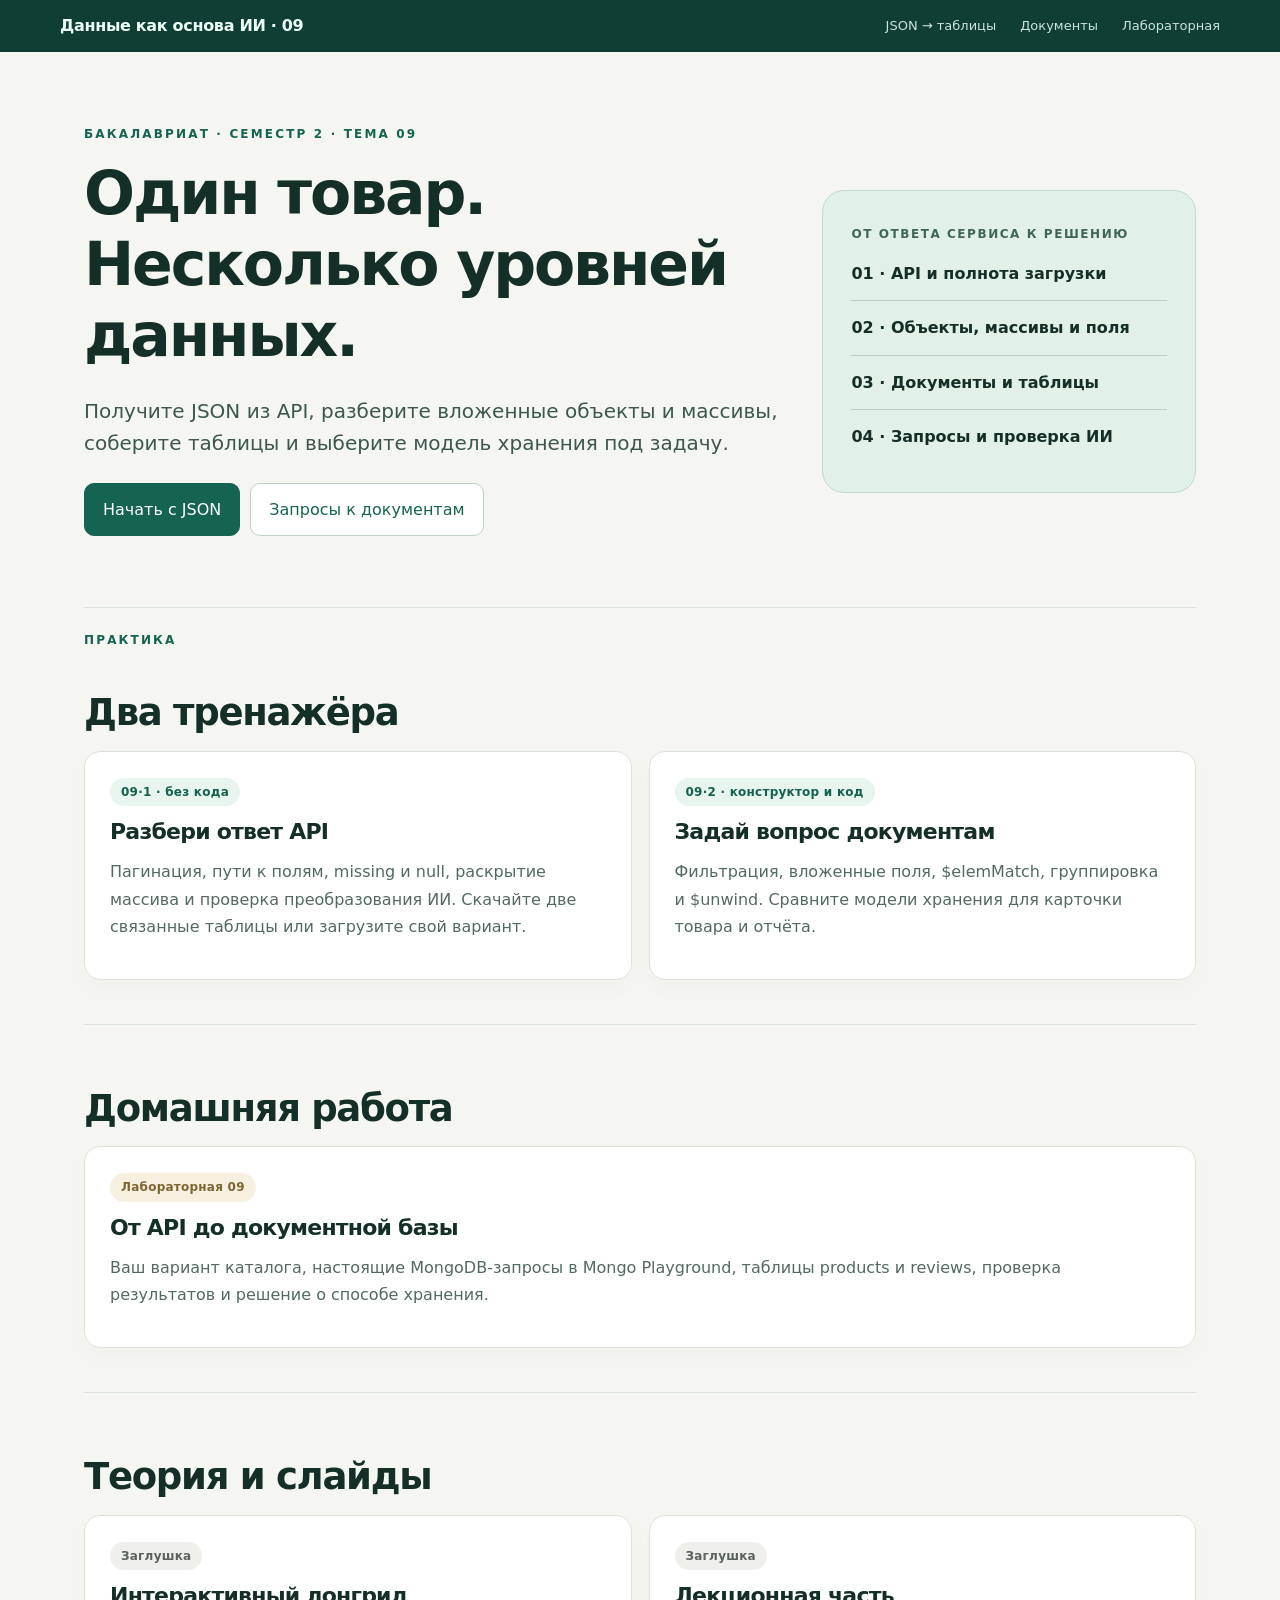
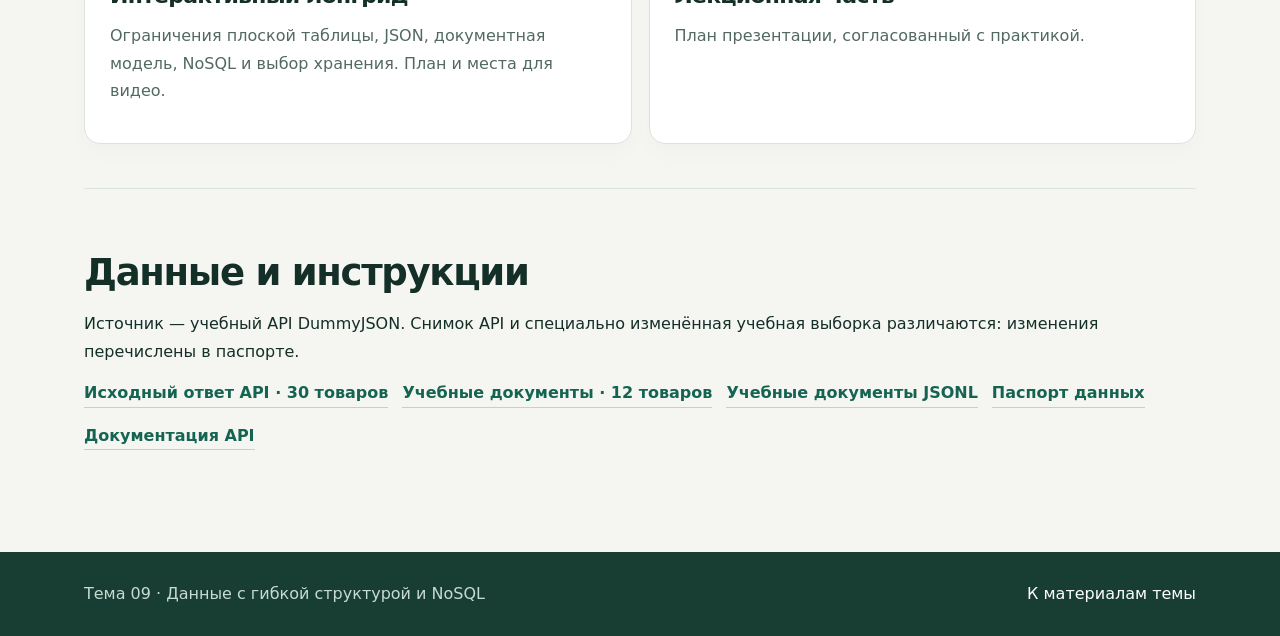
==== index.html @ 391545be "Тема 09: JSON, документные запросы и лабораторная по NoSQL" ====
<!doctype html><html lang="ru"><head><meta charset="utf-8"><meta name="viewport" content="width=device-width,initial-scale=1"><meta name="description" content="Тема 09: JSON, вложенные структуры и документные базы данных. Практика и лабораторная."><title>Данные с гибкой структурой и NoSQL · Тема 09</title><link rel="icon" href="data:,"><link rel="stylesheet" href="assets/site.css"><link rel="stylesheet" href="assets/topic09.css"></head><body><header class="top"><div class="top-inner"><a class="brand" href="index.html">Данные как основа ИИ · 09</a><nav class="subnav"><a href="04_ИНТЕРАКТИВЫ/Тренажер_09_JSON.html">JSON → таблицы</a><a href="04_ИНТЕРАКТИВЫ/Тренажер_09_документы.html">Документы</a><a href="03_ЛАБОРАТОРНЫЕ/ЛР_09.html">Лабораторная</a></nav></div></header><main class="wrap">
<section class="hero"><div><div class="eyebrow">Бакалавриат · семестр 2 · тема 09</div><h1>Один товар.<br>Несколько уровней данных.</h1><p class="lede">Получите JSON из API, разберите вложенные объекты и массивы, соберите таблицы и выберите модель хранения под задачу.</p><div class="cta"><a class="btn" href="04_ИНТЕРАКТИВЫ/Тренажер_09_JSON.html">Начать с JSON</a><a class="btn alt" href="04_ИНТЕРАКТИВЫ/Тренажер_09_документы.html">Запросы к документам</a></div></div><div class="hero-panel"><small>От ответа сервиса к решению</small><div class="step">01 · API и полнота загрузки</div><div class="step">02 · Объекты, массивы и поля</div><div class="step">03 · Документы и таблицы</div><div class="step">04 · Запросы и проверка ИИ</div></div></section>
<section class="section"><div class="eyebrow">Практика</div><h2>Два тренажёра</h2><div class="grid"><a class="card" href="04_ИНТЕРАКТИВЫ/Тренажер_09_JSON.html"><span class="tag">09·1 · без кода</span><h3>Разбери ответ API</h3><p>Пагинация, пути к полям, missing и null, раскрытие массива и проверка преобразования ИИ. Скачайте две связанные таблицы или загрузите свой вариант.</p></a><a class="card" href="04_ИНТЕРАКТИВЫ/Тренажер_09_документы.html"><span class="tag">09·2 · конструктор и код</span><h3>Задай вопрос документам</h3><p>Фильтрация, вложенные поля, $elemMatch, группировка и $unwind. Сравните модели хранения для карточки товара и отчёта.</p></a></div></section>
<section class="section"><h2>Домашняя работа</h2><a class="card" href="03_ЛАБОРАТОРНЫЕ/ЛР_09.html"><span class="tag alt">Лабораторная 09</span><h3>От API до документной базы</h3><p>Ваш вариант каталога, настоящие MongoDB-запросы в Mongo Playground, таблицы products и reviews, проверка результатов и решение о способе хранения.</p></a></section>
<section class="section"><h2>Теория и слайды</h2><div class="grid"><a class="card" href="read/09.html"><span class="tag gray">Заглушка</span><h3>Интерактивный лонгрид</h3><p>Ограничения плоской таблицы, JSON, документная модель, NoSQL и выбор хранения. План и места для видео.</p></a><a class="card" href="09_ПРЕЗЕНТАЦИИ/Тема_09.html"><span class="tag gray">Заглушка</span><h3>Лекционная часть</h3><p>План презентации, согласованный с практикой.</p></a></div></section>
<section class="section"><h2>Данные и инструкции</h2><p>Источник — учебный API DummyJSON. Снимок API и специально изменённая учебная выборка различаются: изменения перечислены в паспорте.</p><div class="filelinks"><a href="05_ДАННЫЕ_СТУДЕНТАМ/api_response.json" download>Исходный ответ API · 30 товаров</a><a href="05_ДАННЫЕ_СТУДЕНТАМ/products_training.json" download>Учебные документы · 12 товаров</a><a href="05_ДАННЫЕ_СТУДЕНТАМ/products_training.jsonl" download>Учебные документы JSONL</a><a href="05_ДАННЫЕ_СТУДЕНТАМ/Паспорт_данных.md">Паспорт данных</a><a href="https://dummyjson.com/docs/products" target="_blank" rel="noopener">Документация API</a></div></section></main><footer class="footer"><div class="wrap">Тема 09 · Данные с гибкой структурой и NoSQL <a href="index.html">К материалам темы</a></div></footer></body></html>
---- assets/site.css ----
:root {
  --bg: #f5f6f2;
  --text: #142e28;
  --muted: #526961;
  --brand: #146451;
  --brand2: #0e3e34;
  --line: #dbe4dc;
  --paper: #fff;
  --aqua: #e8f5ee;
  --sand: #f7f0e1;
  --pink: #f7e8e0;
  --w: 1160px
}

* {
  box-sizing: border-box
}

html {
  scroll-behavior: smooth
}

body {
  margin: 0;
  color: var(--text);
  background: var(--bg);
  font: 16px/1.72 system-ui, -apple-system, 'Segoe UI', Arial, sans-serif
}

a {
  color: var(--brand);
  text-decoration: none
}

a:hover {
  text-decoration: underline
}

a:focus-visible,
button:focus-visible,
input:focus-visible {
  outline: 3px solid #e8ac53;
  outline-offset: 3px
}

.top {
  background: var(--brand2);
  color: #ebfaf2;
  padding: 12px clamp(20px, 4vw, 60px)
}

.top-inner {
  max-width: var(--w);
  margin: auto;
  display: flex;
  justify-content: space-between;
  align-items: center;
  gap: 16px
}

.top a {
  color: #edfff7
}

.brand {
  font-weight: 800;
  letter-spacing: -.02em
}

.subnav {
  font-size: 13px;
  display: flex;
  gap: 24px;
  flex-wrap: wrap;
  align-items: center
}

.subnav a {
  opacity: .86
}

.subnav a:hover {
  opacity: 1
}

.wrap {
  max-width: var(--w);
  margin: auto;
  padding: 0 24px
}

.hero {
  padding: 72px 0 48px;
  display: grid;
  grid-template-columns: 1.35fr .72fr;
  gap: 38px;
  align-items: center
}

.eyebrow {
  font-size: 12px;
  text-transform: uppercase;
  letter-spacing: .18em;
  font-weight: 800;
  color: var(--brand)
}

h1,
h2,
h3,
h4 {
  line-height: 1.18;
  letter-spacing: -.035em
}

h1 {
  font-size: clamp(35px, 5vw, 60px);
  margin: 14px 0 24px
}

h2 {
  font-size: clamp(27px, 3vw, 37px);
  margin: 40px 0 16px
}

h3 {
  font-size: 22px;
  margin: 28px 0 12px
}

p {
  margin: 13px 0
}

.lede {
  font-size: 20px;
  line-height: 1.63;
  color: #3c574f;
  max-width: 730px
}

.hero-panel {
  background: #e1f1e7;
  border: 1px solid #c0dacc;
  padding: 28px;
  border-radius: 22px
}

.hero-panel small {
  font-size: 12px;
  text-transform: uppercase;
  letter-spacing: .13em;
  color: #3f6657;
  font-weight: 750
}

.hero-panel .step {
  border-bottom: 1px solid #b8d1c2;
  padding: 13px 0;
  font-weight: 640
}

.hero-panel .step:last-child {
  border: 0
}

.n {
  display: inline-block;
  font-weight: 800;
  color: #26735c;
  margin-right: 12px
}

.btn {
  display: inline-flex;
  align-items: center;
  justify-content: center;
  gap: 8px;
  border-radius: 10px;
  padding: 12px 18px;
  border: 1px solid var(--brand);
  background: var(--brand);
  color: #fff;
  font-weight: 700;
  cursor: pointer;
  font: inherit
}

.btn:hover {
  background: #0c4638;
  text-decoration: none;
  color: white
}

.btn.alt {
  background: white;
  color: var(--brand);
  border-color: #bdd3c4
}

.btn.alt:hover {
  background: #eff8f1
}

.cta {
  display: flex;
  flex-wrap: wrap;
  gap: 10px;
  margin: 23px 0
}

.section {
  padding: 22px 0 44px;
  border-top: 1px solid var(--line)
}

.muted {
  color: var(--muted)
}

.grid {
  display: grid;
  grid-template-columns: repeat(2, minmax(0, 1fr));
  gap: 17px
}

.grid.three {
  grid-template-columns: repeat(3, minmax(0, 1fr))
}

.panel,
.card {
  background: var(--paper);
  border: 1px solid var(--line);
  border-radius: 16px;
  padding: 25px;
  box-shadow: 0 8px 22px rgba(12, 51, 40, .025)
}

.card {
  transition: transform .15s, border-color .15s;
  display: block;
  color: var(--text)
}

.card:hover {
  text-decoration: none;
  transform: translateY(-3px);
  border-color: #9ec4ac
}

.card h3 {
  margin: 13px 0 10px
}

.card p {
  color: var(--muted)
}

.tag {
  display: inline-block;
  background: var(--aqua);
  color: #14604e;
  border-radius: 50px;
  padding: 4px 11px;
  font-size: 12px;
  font-weight: 800;
  letter-spacing: .02em
}

.tag.alt {
  background: var(--sand);
  color: #7e642e
}

.tag.gray {
  background: #eff0eb;
  color: #58635d
}

.fine {
  font-size: 13px;
  color: var(--muted)
}

.arrow {
  float: right;
  font-size: 22px;
  color: var(--brand)
}

.filelinks {
  display: flex;
  flex-wrap: wrap;
  gap: 14px;
  margin-top: 14px
}

.filelinks a {
  font-weight: 650;
  border-bottom: 1px solid #b7d7c8
}

.footer {
  background: #183d32;
  color: #c6dbd1;
  padding: 28px 24px;
  margin-top: 58px
}

.footer .wrap {
  display: flex;
  justify-content: space-between;
  gap: 24px
}

.footer a {
  color: white
}

.article-grid {
  display: grid;
  grid-template-columns: 220px minmax(0, 1fr);
  gap: 34px;
  align-items: start;
  padding-top: 36px
}

.toc {
  position: sticky;
  top: 24px;
  padding: 22px;
  border: 1px solid var(--line);
  border-radius: 13px;
  background: #fff
}

.toc strong {
  font-size: 14px
}

.toc a {
  display: block;
  padding: 7px 0;
  color: #385c50;
  font-size: 13px;
  border-bottom: 1px solid #eef2ee
}

.toc a:last-child {
  border: 0
}

.article {
  background: #fff;
  padding: clamp(28px, 4vw, 60px);
  border: 1px solid var(--line);
  border-radius: 18px
}

.article h1 {
  font-size: clamp(31px, 4vw, 45px)
}

.article h2 {
  font-size: 29px;
  margin-top: 62px;
  padding-top: 10px;
  border-top: 1px solid var(--line)
}

.article h3 {
  font-size: 20px
}

.article .lead {
  font-size: 19px;
  color: #3c594e
}

.article p {
  max-width: 78ch
}

.article figure {
  margin: 30px 0
}

.article figcaption {
  font-size: 13px;
  color: var(--muted);
  margin-top: 8px
}

.article blockquote {
  border-left: 4px solid var(--brand);
  margin: 26px 0;
  padding: 8px 20px;
  background: var(--aqua)
}

.article ul,
.article ol {
  padding-left: 23px
}

.article li {
  margin: 7px 0
}

.case {
  border: 1px solid #c8ddd0;
  background: #f4faf5;
  border-radius: 13px;
  padding: 22px;
  margin: 28px 0
}

.case.sand {
  background: #fcf8ec;
  border-color: #e7dac2
}

.case.pink {
  background: #fcf2ed;
  border-color: #ead3c6
}

.case-label {
  font-size: 11px;
  letter-spacing: .12em;
  text-transform: uppercase;
  color: var(--brand);
  font-weight: 800
}

.button-row {
  display: flex;
  gap: 9px;
  flex-wrap: wrap;
  margin: 16px 0
}

.choice {
  padding: 10px 13px;
  border: 1px solid #a7c6b4;
  color: #20483a;
  background: white;
  border-radius: 9px;
  font: inherit;
  cursor: pointer
}

.choice:hover {
  background: #e4f1e7
}

.choice[aria-pressed="true"] {
  background: #175747;
  color: #fff;
  border-color: #175747
}

.output {
  min-height: 60px;
  padding: 15px 17px;
  background: #fff;
  border: 1px solid #cbded1;
  border-radius: 9px;
  margin-top: 14px;
  white-space: pre-line
}

.output strong {
  color: #145641
}

.mini-data {
  overflow-x: auto
}

.mini-data table {
  width: 100%;
  border-collapse: collapse;
  font-size: 14px
}

.mini-data th,
.mini-data td {
  padding: 9px 11px;
  border-bottom: 1px solid #dce8de;
  text-align: left
}

.mini-data th {
  background: #e5f0e8
}

.bad {
  color: #9a4d36;
  font-weight: 750
}

.ok {
  color: #176f4e;
  font-weight: 750
}

.bigstat {
  font-size: 33px;
  font-weight: 850;
  letter-spacing: -.05em;
  color: #176c52
}

.stat-grid {
  display: grid;
  grid-template-columns: 1fr 1fr;
  gap: 14px;
  margin: 15px 0
}

.stat {
  padding: 16px;
  background: white;
  border: 1px solid #cbded1;
  border-radius: 12px
}

.stat p {
  font-size: 13px;
  margin: 0
}

.meter {
  height: 14px;
  background: #e3ebe4;
  border-radius: 30px;
  overflow: hidden;
  margin: 9px 0
}

.meter>span {
  display: block;
  height: 100%;
  background: #28856b;
  transition: width .2s
}

.meter.red>span {
  background: #ca7d55
}

.range-wrap {
  display: flex;
  align-items: center;
  gap: 16px
}

.range-wrap input {
  width: 100%;
  accent-color: #19745b
}

.hero-illustration {
  display: block;
  width: 100%;
  height: auto;
  border-radius: 10px
}

.pager {
  display: flex;
  justify-content: space-between;
  gap: 18px;
  margin: 26px 0
}

.pager a {
  display: block;
  background: #fff;
  border: 1px solid var(--line);
  padding: 16px;
  border-radius: 12px;
  flex: 1
}

.kbd {
  font: 13px ui-monospace, SFMono-Regular, Consolas, monospace;
  padding: 2px 6px;
  border-radius: 5px;
  background: #eaf1eb
}

.codebox {
  background: #14352d;
  color: #e8faef;
  border-radius: 12px;
  padding: 18px 22px;
  font: 13px/1.7 ui-monospace, Consolas, monospace;
  white-space: pre-wrap;
  overflow-x: auto
}

.bullets {
  display: grid;
  grid-template-columns: repeat(3, 1fr);
  gap: 10px
}

.bullets>div {
  padding: 15px;
  background: #fff;
  border: 1px solid var(--line);
  border-radius: 12px
}

.tiny {
  font-size: 12px;
  color: var(--muted)
}

details {
  background: #f6faf6;
  border: 1px solid var(--line);
  padding: 13px 18px;
  border-radius: 11px;
  margin: 14px 0
}

summary {
  cursor: pointer;
  font-weight: 700
}

@media(max-width:860px) {
  .article-grid {
    grid-template-columns: 1fr
  }

  .toc {
    position: static;
    display: none
  }

  .hero {
    grid-template-columns: 1fr
  }

  .grid.three {
    grid-template-columns: 1fr 1fr
  }
}

@media(max-width:650px) {

  .grid,
  .grid.three,
  .stat-grid,
  .bullets {
    grid-template-columns: 1fr
  }

  .hero {
    padding: 35px 0
  }

  .article {
    padding: 20px;
    border-radius: 0
  }

  .wrap {
    padding: 0 16px
  }

  .top-inner,
  .footer .wrap {
    display: block
  }

  .subnav {
    margin-top: 8px;
    gap: 12px
  }

  .article h2 {
    margin-top: 38px
  }

  .pager {
    flex-direction: column
  }
}

.video-stub {
  display: grid;
  grid-template-columns: minmax(0, 280px) minmax(0, 1fr);
  gap: 22px;
  align-items: center;
  border: 1px dashed #9fc4b3;
  background: #f4faf7;
  border-radius: 13px;
  padding: 18px;
  margin: 26px 0
}

.video-stub .frame {
  aspect-ratio: 16/9;
  border-radius: 10px;
  background: linear-gradient(135deg, #0e3e34, #1f6457);
  color: #d9f1e7;
  display: flex;
  flex-direction: column;
  align-items: center;
  justify-content: center;
  gap: 8px;
  font-size: 13px;
  text-align: center;
  padding: 12px
}

.video-stub .play {
  width: 52px;
  height: 52px;
  border-radius: 50%;
  border: 2px solid #d9f1e7;
  display: flex;
  align-items: center;
  justify-content: center;
  font-size: 19px;
  padding-left: 4px
}

.video-stub h3 {
  margin: 0 0 4px;
  font-size: 18px;
  color: var(--text)
}

.video-stub ol,
.video-stub ul {
  margin: 8px 0 0;
  padding-left: 20px;
  font-size: 14px
}

.video-stub li {
  margin: .2em 0
}

.draft {
  border: 1px solid #e7dac2;
  background: #fcf8ec;
  border-radius: 12px;
  padding: 14px 18px;
  margin: 0 0 26px;
  font-size: 15px
}

.draft b {
  color: #7e642e
}

.plan {
  color: var(--muted)
}

.plan li {
  margin: 4px 0
}

@media(max-width:650px) {
  .video-stub {
    grid-template-columns: 1fr
  }
}
---- assets/topic09.css ----
.intro {
  padding: 38px 0 18px
}

.intro h1 {
  font-size: clamp(32px, 5vw, 54px)
}

.panel {
  margin: 20px 0;
  min-width: 0
}

.panel h2 {
  margin-top: 0;
  font-size: 27px
}

.toolbar {
  display: flex;
  align-items: end;
  flex-wrap: wrap;
  gap: 12px;
  margin: 16px 0
}

button,
input,
select,
textarea {
  font: inherit
}

button {
  border: 1px solid #aac7b6;
  border-radius: 8px;
  padding: 9px 13px;
  background: #fff;
  color: #164e3e;
  cursor: pointer
}

button:hover {
  background: #e5f1e9
}

button[aria-pressed=true] {
  background: #146451;
  color: #fff
}

button:disabled {
  opacity: .55;
  cursor: wait
}

input,
select,
textarea {
  padding: 8px;
  border: 1px solid #adc5b5;
  border-radius: 7px;
  background: white;
  color: var(--text);
  max-width: 100%
}

label {
  display: block
}

input[type=number] {
  width: 130px
}

textarea {
  display: block;
  width: 100%;
  resize: vertical;
  margin: 8px 0
}

pre {
  background: #102f27;
  color: #edfff4;
  padding: 18px;
  border-radius: 10px;
  font: 13px/1.65 ui-monospace, monospace;
  overflow: auto;
  max-height: 450px;
  white-space: pre-wrap;
  overflow-wrap: anywhere
}

code {
  font-size: .92em;
  background: #edf4ee;
  padding: 2px 4px;
  border-radius: 4px
}

fieldset {
  border: 1px solid var(--line);
  border-radius: 10px;
  margin: 18px 0;
  padding: 16px
}

fieldset button {
  display: block;
  width: 100%;
  margin: 8px 0;
  text-align: left
}

legend {
  font-weight: 650;
  max-width: 100%
}

.ok,
.bad {
  display: block;
  padding: 10px 0
}

table {
  border-collapse: collapse;
  width: 100%;
  font-size: 14px
}

th,
td {
  text-align: left;
  border-bottom: 1px solid var(--line);
  padding: 9px;
  vertical-align: top
}

th {
  background: #e5f0e8
}

.mini-data {
  max-height: 420px;
  overflow: auto
}

.workspace {
  display: grid;
  grid-template-columns: 250px minmax(0, 1fr);
  gap: 20px
}

.workspace>* {
  min-width: 0
}

.tasklist {
  align-self: start;
  padding: 16px;
  position: sticky;
  top: 10px
}

.tasklist button {
  width: 100%;
  text-align: left;
  margin: 4px 0;
  font-size: 14px
}

.tasklist button.active {
  background: #146451;
  color: white
}

.editor {
  font: 14px/1.7 ui-monospace, monospace
}

.upload input {
  display: block;
  width: 100%;
  font-size: 13px
}

.exercise-label {
  color: #146451;
  font-weight: 700
}

.download-row {
  display: flex;
  flex-wrap: wrap;
  gap: 18px
}

.section h1 {
  font-size: clamp(32px, 5vw, 52px)
}

[hidden] {
  display: none !important
}

.lab-content {
  max-width: 950px;
  margin: auto;
  padding-top: 32px
}

.lab-content h1 {
  font-size: clamp(30px, 4vw, 46px)
}

.lab-content li {
  margin: 9px 0
}

.lab-content .mini-data {
  max-height: none
}

@media(max-width:850px) {
  .workspace {
    grid-template-columns: minmax(0, 1fr)
  }

  .tasklist {
    position: static;
    display: flex;
    overflow: auto;
    gap: 8px
  }

  .tasklist button {
    min-width: 180px;
    width: 180px;
    flex-shrink: 0
  }

  .tasklist h2 {
    display: none
  }

  .panel {
    padding: 18px
  }

  .video-stub {
    grid-template-columns: 1fr
  }

  .wrap {
    min-width: 0
  }

  .toolbar {
    align-items: start
  }
}

@media(prefers-reduced-motion:reduce) {
  html {
    scroll-behavior: auto
  }

  * {
    transition: none !important
  }
}
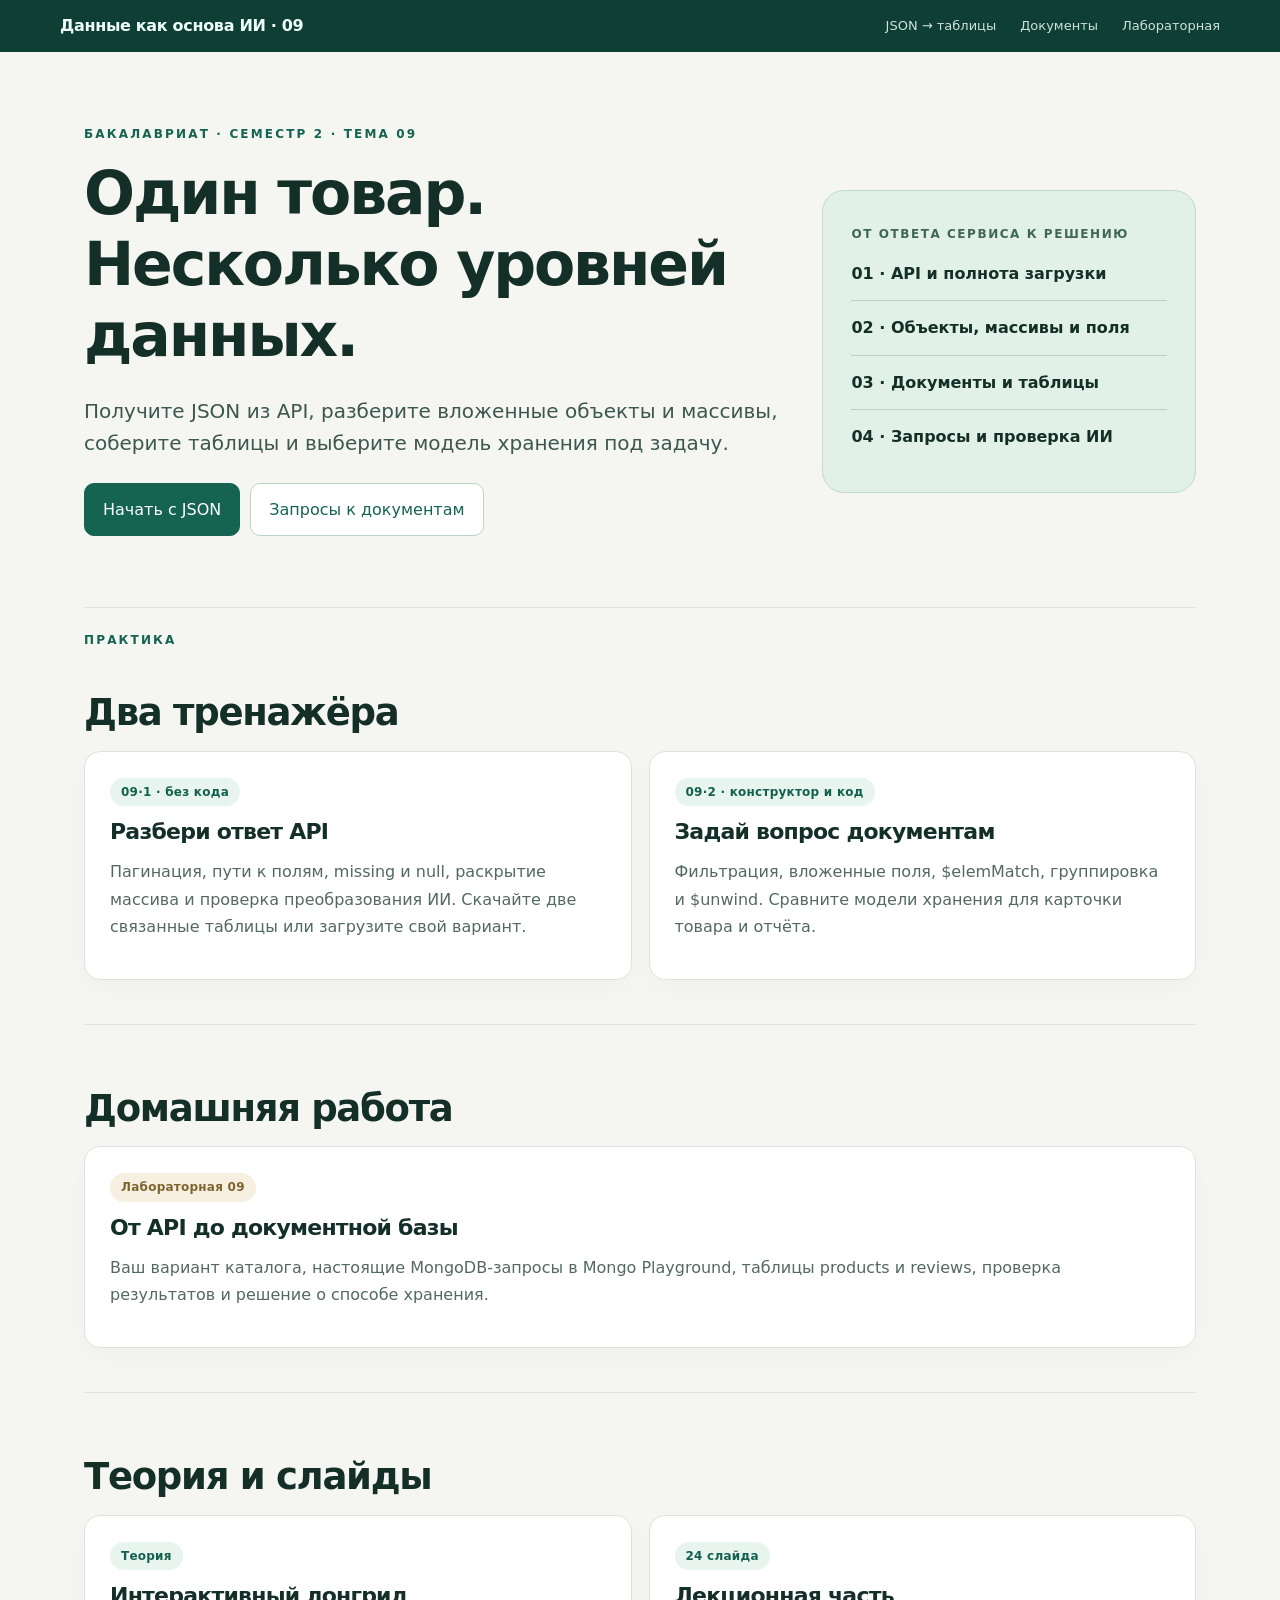
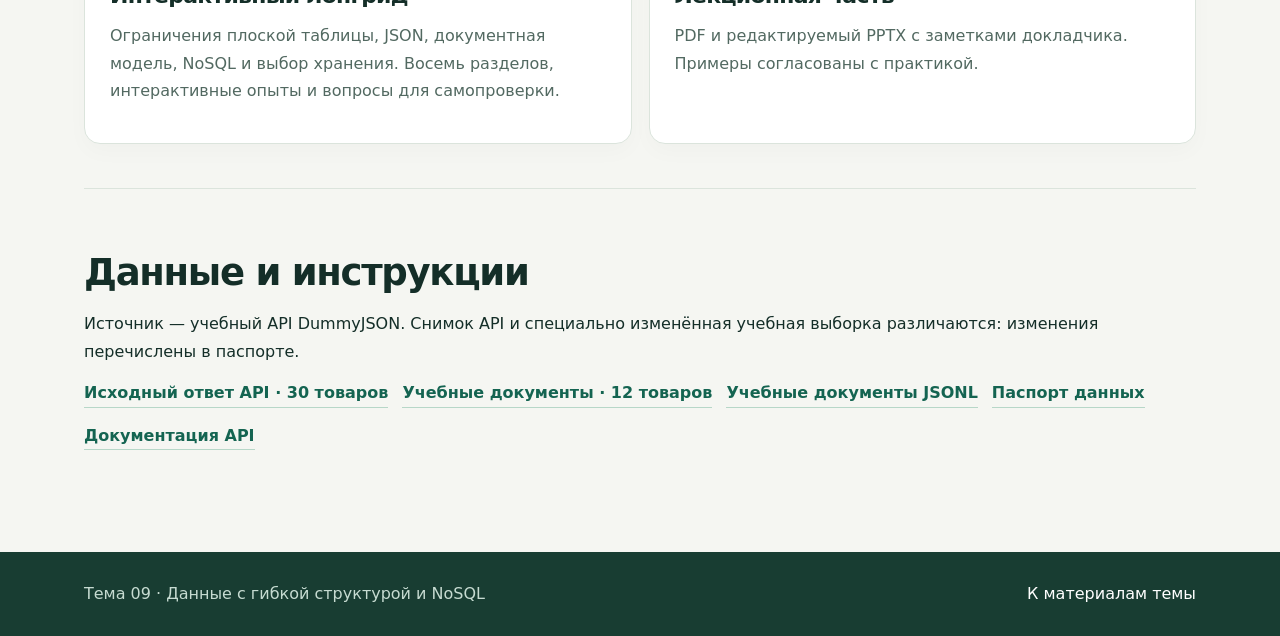
==== commit bd2dcffe: "Тема 09: лекционная презентация и интерактивный лонгрид" ====
--- a/index.html
+++ b/index.html
@@ -2,5 +2,5 @@
 <section class="hero"><div><div class="eyebrow">Бакалавриат · семестр 2 · тема 09</div><h1>Один товар.<br>Несколько уровней данных.</h1><p class="lede">Получите JSON из API, разберите вложенные объекты и массивы, соберите таблицы и выберите модель хранения под задачу.</p><div class="cta"><a class="btn" href="04_ИНТЕРАКТИВЫ/Тренажер_09_JSON.html">Начать с JSON</a><a class="btn alt" href="04_ИНТЕРАКТИВЫ/Тренажер_09_документы.html">Запросы к документам</a></div></div><div class="hero-panel"><small>От ответа сервиса к решению</small><div class="step">01 · API и полнота загрузки</div><div class="step">02 · Объекты, массивы и поля</div><div class="step">03 · Документы и таблицы</div><div class="step">04 · Запросы и проверка ИИ</div></div></section>
 <section class="section"><div class="eyebrow">Практика</div><h2>Два тренажёра</h2><div class="grid"><a class="card" href="04_ИНТЕРАКТИВЫ/Тренажер_09_JSON.html"><span class="tag">09·1 · без кода</span><h3>Разбери ответ API</h3><p>Пагинация, пути к полям, missing и null, раскрытие массива и проверка преобразования ИИ. Скачайте две связанные таблицы или загрузите свой вариант.</p></a><a class="card" href="04_ИНТЕРАКТИВЫ/Тренажер_09_документы.html"><span class="tag">09·2 · конструктор и код</span><h3>Задай вопрос документам</h3><p>Фильтрация, вложенные поля, $elemMatch, группировка и $unwind. Сравните модели хранения для карточки товара и отчёта.</p></a></div></section>
 <section class="section"><h2>Домашняя работа</h2><a class="card" href="03_ЛАБОРАТОРНЫЕ/ЛР_09.html"><span class="tag alt">Лабораторная 09</span><h3>От API до документной базы</h3><p>Ваш вариант каталога, настоящие MongoDB-запросы в Mongo Playground, таблицы products и reviews, проверка результатов и решение о способе хранения.</p></a></section>
-<section class="section"><h2>Теория и слайды</h2><div class="grid"><a class="card" href="read/09.html"><span class="tag gray">Заглушка</span><h3>Интерактивный лонгрид</h3><p>Ограничения плоской таблицы, JSON, документная модель, NoSQL и выбор хранения. План и места для видео.</p></a><a class="card" href="09_ПРЕЗЕНТАЦИИ/Тема_09.html"><span class="tag gray">Заглушка</span><h3>Лекционная часть</h3><p>План презентации, согласованный с практикой.</p></a></div></section>
+<section class="section"><h2>Теория и слайды</h2><div class="grid"><a class="card" href="read/09.html"><span class="tag">Теория</span><h3>Интерактивный лонгрид</h3><p>Ограничения плоской таблицы, JSON, документная модель, NoSQL и выбор хранения. Восемь разделов, интерактивные опыты и вопросы для самопроверки.</p></a><a class="card" href="09_ПРЕЗЕНТАЦИИ/Тема_09.html"><span class="tag">24 слайда</span><h3>Лекционная часть</h3><p>PDF и редактируемый PPTX с заметками докладчика. Примеры согласованы с практикой.</p></a></div></section>
 <section class="section"><h2>Данные и инструкции</h2><p>Источник — учебный API DummyJSON. Снимок API и специально изменённая учебная выборка различаются: изменения перечислены в паспорте.</p><div class="filelinks"><a href="05_ДАННЫЕ_СТУДЕНТАМ/api_response.json" download>Исходный ответ API · 30 товаров</a><a href="05_ДАННЫЕ_СТУДЕНТАМ/products_training.json" download>Учебные документы · 12 товаров</a><a href="05_ДАННЫЕ_СТУДЕНТАМ/products_training.jsonl" download>Учебные документы JSONL</a><a href="05_ДАННЫЕ_СТУДЕНТАМ/Паспорт_данных.md">Паспорт данных</a><a href="https://dummyjson.com/docs/products" target="_blank" rel="noopener">Документация API</a></div></section></main><footer class="footer"><div class="wrap">Тема 09 · Данные с гибкой структурой и NoSQL <a href="index.html">К материалам темы</a></div></footer></body></html>
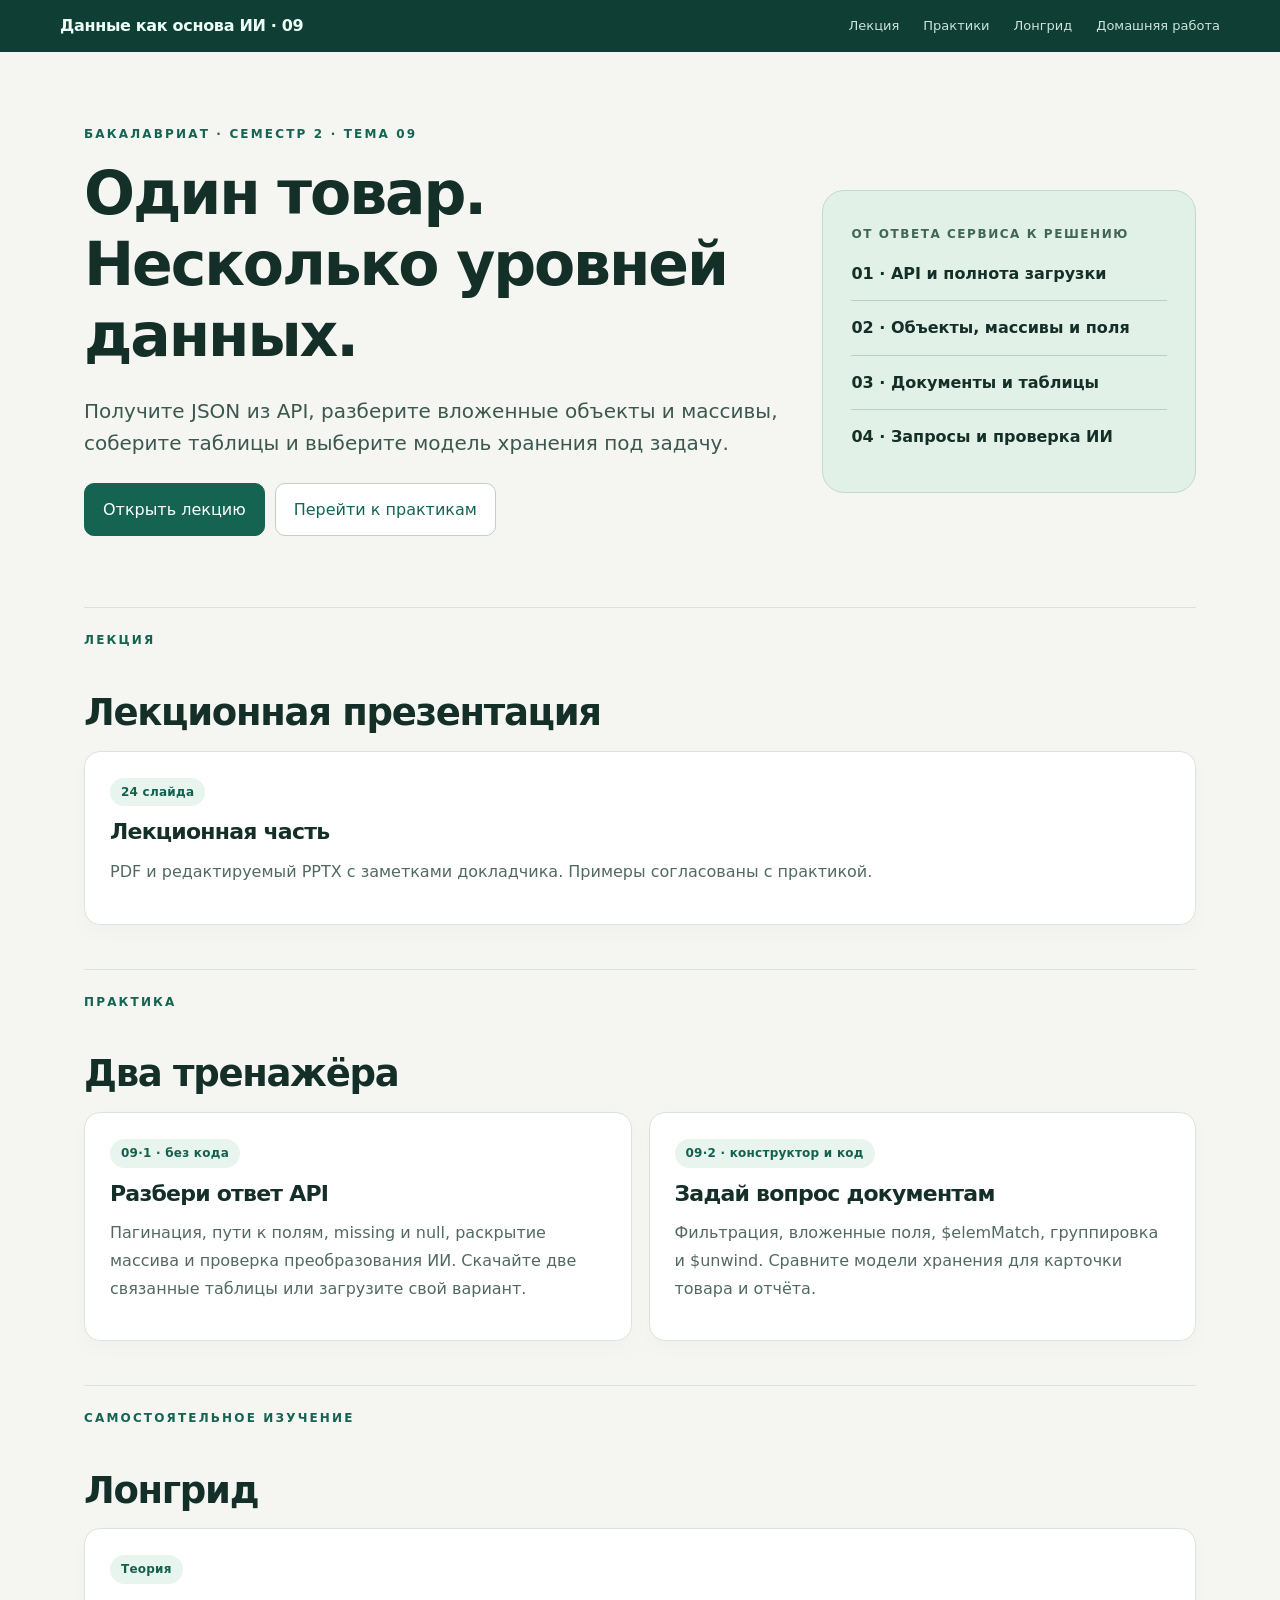
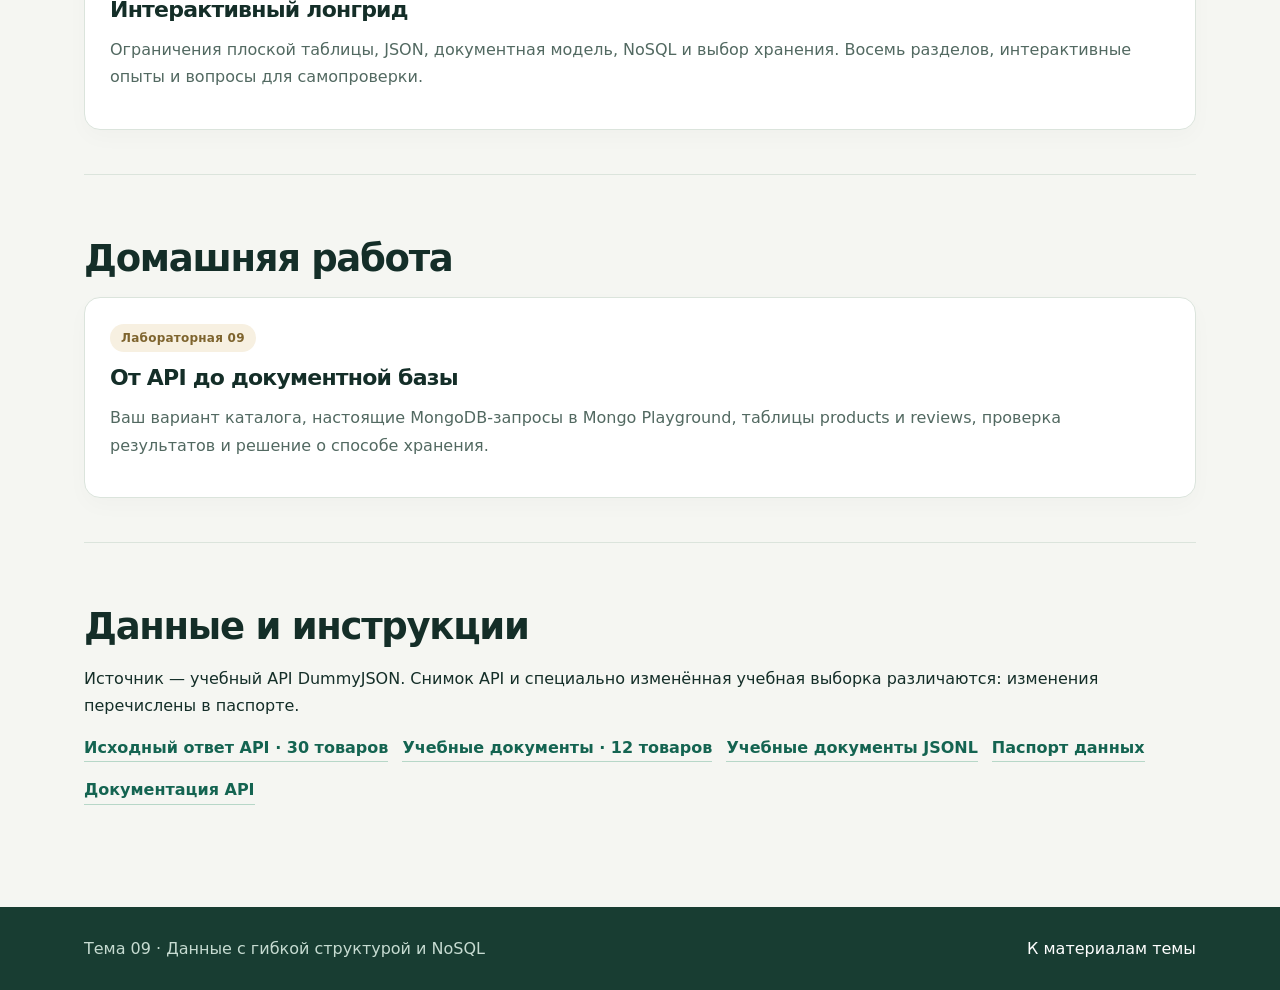
==== commit e87e2f76: "Изменён порядок материалов: лекция, практики, лонгрид, домашняя работа" ====
--- a/index.html
+++ b/index.html
@@ -1,6 +1,7 @@
-<!doctype html><html lang="ru"><head><meta charset="utf-8"><meta name="viewport" content="width=device-width,initial-scale=1"><meta name="description" content="Тема 09: JSON, вложенные структуры и документные базы данных. Практика и лабораторная."><title>Данные с гибкой структурой и NoSQL · Тема 09</title><link rel="icon" href="data:,"><link rel="stylesheet" href="assets/site.css"><link rel="stylesheet" href="assets/topic09.css"></head><body><header class="top"><div class="top-inner"><a class="brand" href="index.html">Данные как основа ИИ · 09</a><nav class="subnav"><a href="04_ИНТЕРАКТИВЫ/Тренажер_09_JSON.html">JSON → таблицы</a><a href="04_ИНТЕРАКТИВЫ/Тренажер_09_документы.html">Документы</a><a href="03_ЛАБОРАТОРНЫЕ/ЛР_09.html">Лабораторная</a></nav></div></header><main class="wrap">
-<section class="hero"><div><div class="eyebrow">Бакалавриат · семестр 2 · тема 09</div><h1>Один товар.<br>Несколько уровней данных.</h1><p class="lede">Получите JSON из API, разберите вложенные объекты и массивы, соберите таблицы и выберите модель хранения под задачу.</p><div class="cta"><a class="btn" href="04_ИНТЕРАКТИВЫ/Тренажер_09_JSON.html">Начать с JSON</a><a class="btn alt" href="04_ИНТЕРАКТИВЫ/Тренажер_09_документы.html">Запросы к документам</a></div></div><div class="hero-panel"><small>От ответа сервиса к решению</small><div class="step">01 · API и полнота загрузки</div><div class="step">02 · Объекты, массивы и поля</div><div class="step">03 · Документы и таблицы</div><div class="step">04 · Запросы и проверка ИИ</div></div></section>
-<section class="section"><div class="eyebrow">Практика</div><h2>Два тренажёра</h2><div class="grid"><a class="card" href="04_ИНТЕРАКТИВЫ/Тренажер_09_JSON.html"><span class="tag">09·1 · без кода</span><h3>Разбери ответ API</h3><p>Пагинация, пути к полям, missing и null, раскрытие массива и проверка преобразования ИИ. Скачайте две связанные таблицы или загрузите свой вариант.</p></a><a class="card" href="04_ИНТЕРАКТИВЫ/Тренажер_09_документы.html"><span class="tag">09·2 · конструктор и код</span><h3>Задай вопрос документам</h3><p>Фильтрация, вложенные поля, $elemMatch, группировка и $unwind. Сравните модели хранения для карточки товара и отчёта.</p></a></div></section>
-<section class="section"><h2>Домашняя работа</h2><a class="card" href="03_ЛАБОРАТОРНЫЕ/ЛР_09.html"><span class="tag alt">Лабораторная 09</span><h3>От API до документной базы</h3><p>Ваш вариант каталога, настоящие MongoDB-запросы в Mongo Playground, таблицы products и reviews, проверка результатов и решение о способе хранения.</p></a></section>
-<section class="section"><h2>Теория и слайды</h2><div class="grid"><a class="card" href="read/09.html"><span class="tag">Теория</span><h3>Интерактивный лонгрид</h3><p>Ограничения плоской таблицы, JSON, документная модель, NoSQL и выбор хранения. Восемь разделов, интерактивные опыты и вопросы для самопроверки.</p></a><a class="card" href="09_ПРЕЗЕНТАЦИИ/Тема_09.html"><span class="tag">24 слайда</span><h3>Лекционная часть</h3><p>PDF и редактируемый PPTX с заметками докладчика. Примеры согласованы с практикой.</p></a></div></section>
+<!doctype html><html lang="ru"><head><meta charset="utf-8"><meta name="viewport" content="width=device-width,initial-scale=1"><meta name="description" content="Тема 09: JSON, вложенные структуры и документные базы данных. Практика и лабораторная."><title>Данные с гибкой структурой и NoSQL · Тема 09</title><link rel="icon" href="data:,"><link rel="stylesheet" href="assets/site.css"><link rel="stylesheet" href="assets/topic09.css"></head><body><header class="top"><div class="top-inner"><a class="brand" href="index.html">Данные как основа ИИ · 09</a><nav class="subnav"><a href="#lecture">Лекция</a><a href="#practice">Практики</a><a href="#longread">Лонгрид</a><a href="#homework">Домашняя работа</a></nav></div></header><main class="wrap">
+<section class="hero"><div><div class="eyebrow">Бакалавриат · семестр 2 · тема 09</div><h1>Один товар.<br>Несколько уровней данных.</h1><p class="lede">Получите JSON из API, разберите вложенные объекты и массивы, соберите таблицы и выберите модель хранения под задачу.</p><div class="cta"><a class="btn" href="#lecture">Открыть лекцию</a><a class="btn alt" href="#practice">Перейти к практикам</a></div></div><div class="hero-panel"><small>От ответа сервиса к решению</small><div class="step">01 · API и полнота загрузки</div><div class="step">02 · Объекты, массивы и поля</div><div class="step">03 · Документы и таблицы</div><div class="step">04 · Запросы и проверка ИИ</div></div></section>
+<section id="lecture" class="section"><div class="eyebrow">Лекция</div><h2>Лекционная презентация</h2><a class="card" href="09_ПРЕЗЕНТАЦИИ/Тема_09.html"><span class="tag">24 слайда</span><h3>Лекционная часть</h3><p>PDF и редактируемый PPTX с заметками докладчика. Примеры согласованы с практикой.</p></a></section>
+<section id="practice" class="section"><div class="eyebrow">Практика</div><h2>Два тренажёра</h2><div class="grid"><a class="card" href="04_ИНТЕРАКТИВЫ/Тренажер_09_JSON.html"><span class="tag">09·1 · без кода</span><h3>Разбери ответ API</h3><p>Пагинация, пути к полям, missing и null, раскрытие массива и проверка преобразования ИИ. Скачайте две связанные таблицы или загрузите свой вариант.</p></a><a class="card" href="04_ИНТЕРАКТИВЫ/Тренажер_09_документы.html"><span class="tag">09·2 · конструктор и код</span><h3>Задай вопрос документам</h3><p>Фильтрация, вложенные поля, $elemMatch, группировка и $unwind. Сравните модели хранения для карточки товара и отчёта.</p></a></div></section>
+<section id="longread" class="section"><div class="eyebrow">Самостоятельное изучение</div><h2>Лонгрид</h2><a class="card" href="read/09.html"><span class="tag">Теория</span><h3>Интерактивный лонгрид</h3><p>Ограничения плоской таблицы, JSON, документная модель, NoSQL и выбор хранения. Восемь разделов, интерактивные опыты и вопросы для самопроверки.</p></a></section>
+<section id="homework" class="section"><h2>Домашняя работа</h2><a class="card" href="03_ЛАБОРАТОРНЫЕ/ЛР_09.html"><span class="tag alt">Лабораторная 09</span><h3>От API до документной базы</h3><p>Ваш вариант каталога, настоящие MongoDB-запросы в Mongo Playground, таблицы products и reviews, проверка результатов и решение о способе хранения.</p></a></section>
 <section class="section"><h2>Данные и инструкции</h2><p>Источник — учебный API DummyJSON. Снимок API и специально изменённая учебная выборка различаются: изменения перечислены в паспорте.</p><div class="filelinks"><a href="05_ДАННЫЕ_СТУДЕНТАМ/api_response.json" download>Исходный ответ API · 30 товаров</a><a href="05_ДАННЫЕ_СТУДЕНТАМ/products_training.json" download>Учебные документы · 12 товаров</a><a href="05_ДАННЫЕ_СТУДЕНТАМ/products_training.jsonl" download>Учебные документы JSONL</a><a href="05_ДАННЫЕ_СТУДЕНТАМ/Паспорт_данных.md">Паспорт данных</a><a href="https://dummyjson.com/docs/products" target="_blank" rel="noopener">Документация API</a></div></section></main><footer class="footer"><div class="wrap">Тема 09 · Данные с гибкой структурой и NoSQL <a href="index.html">К материалам темы</a></div></footer></body></html>
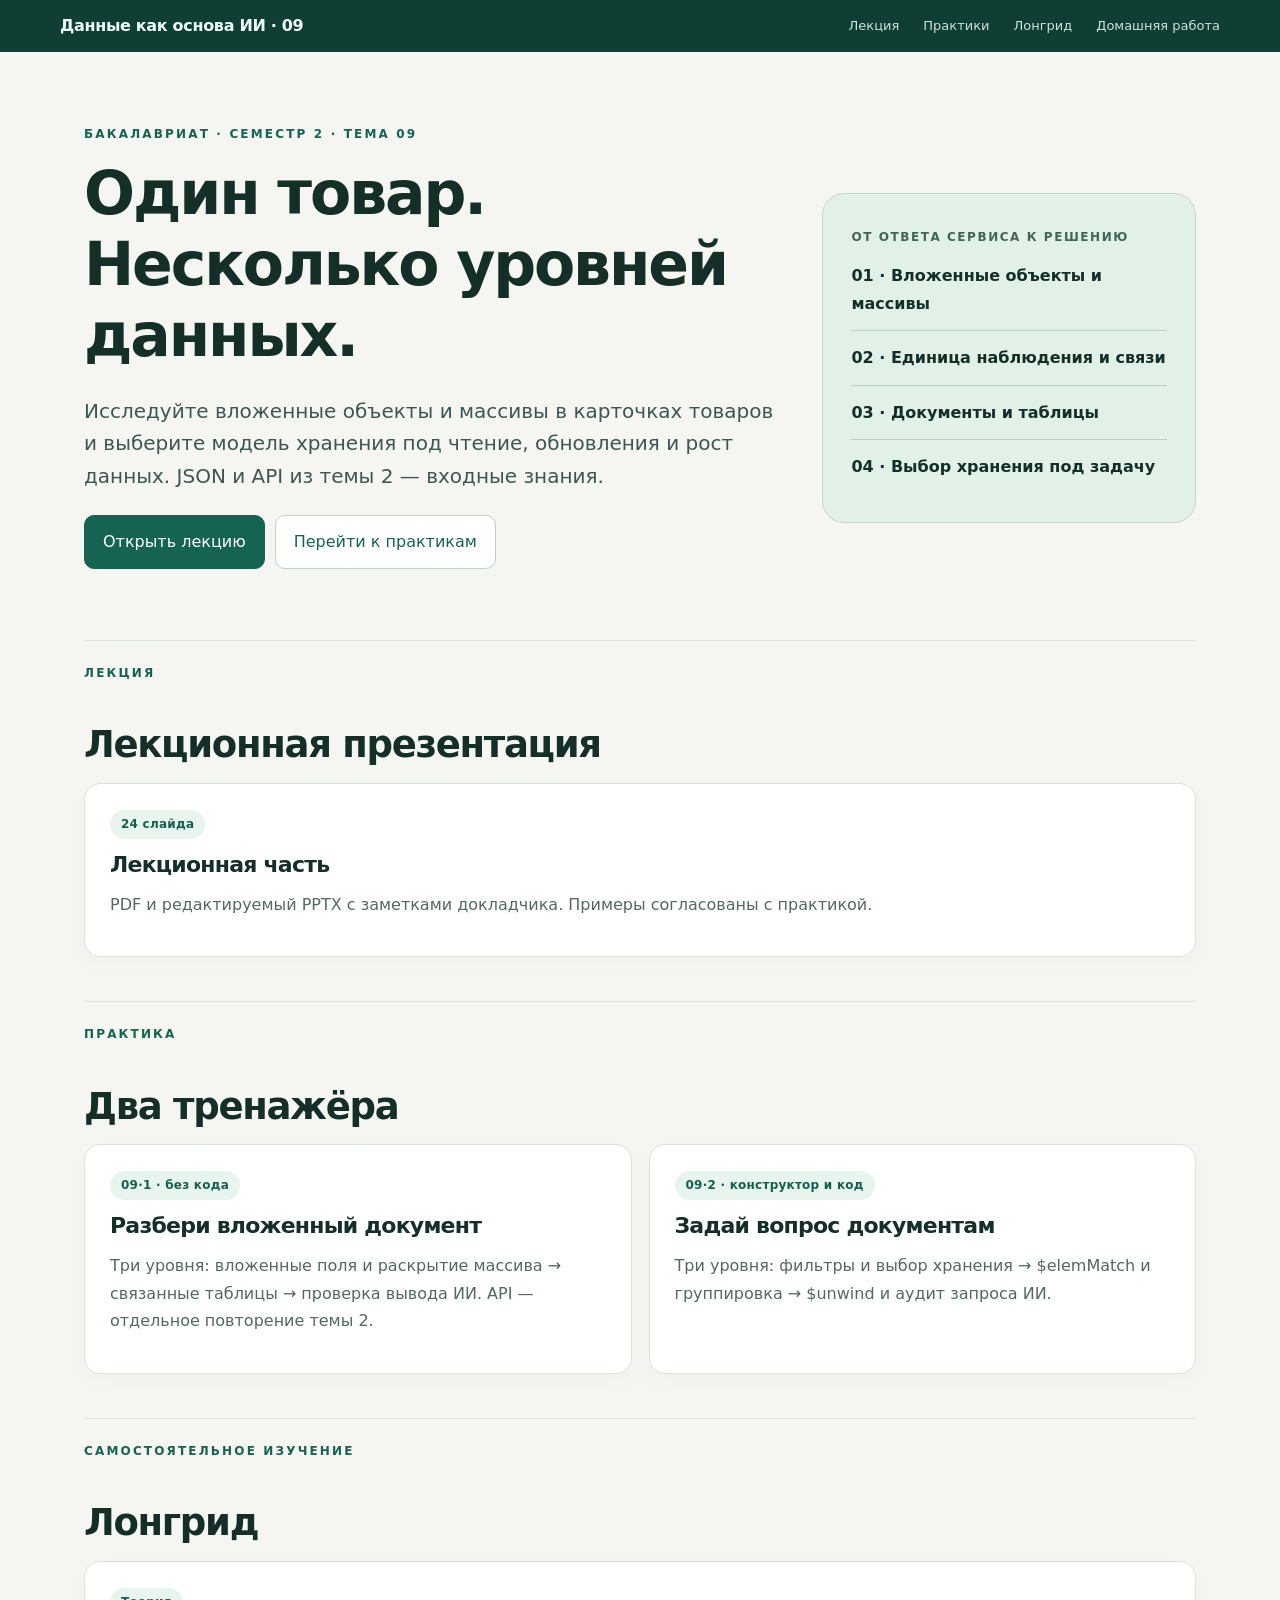
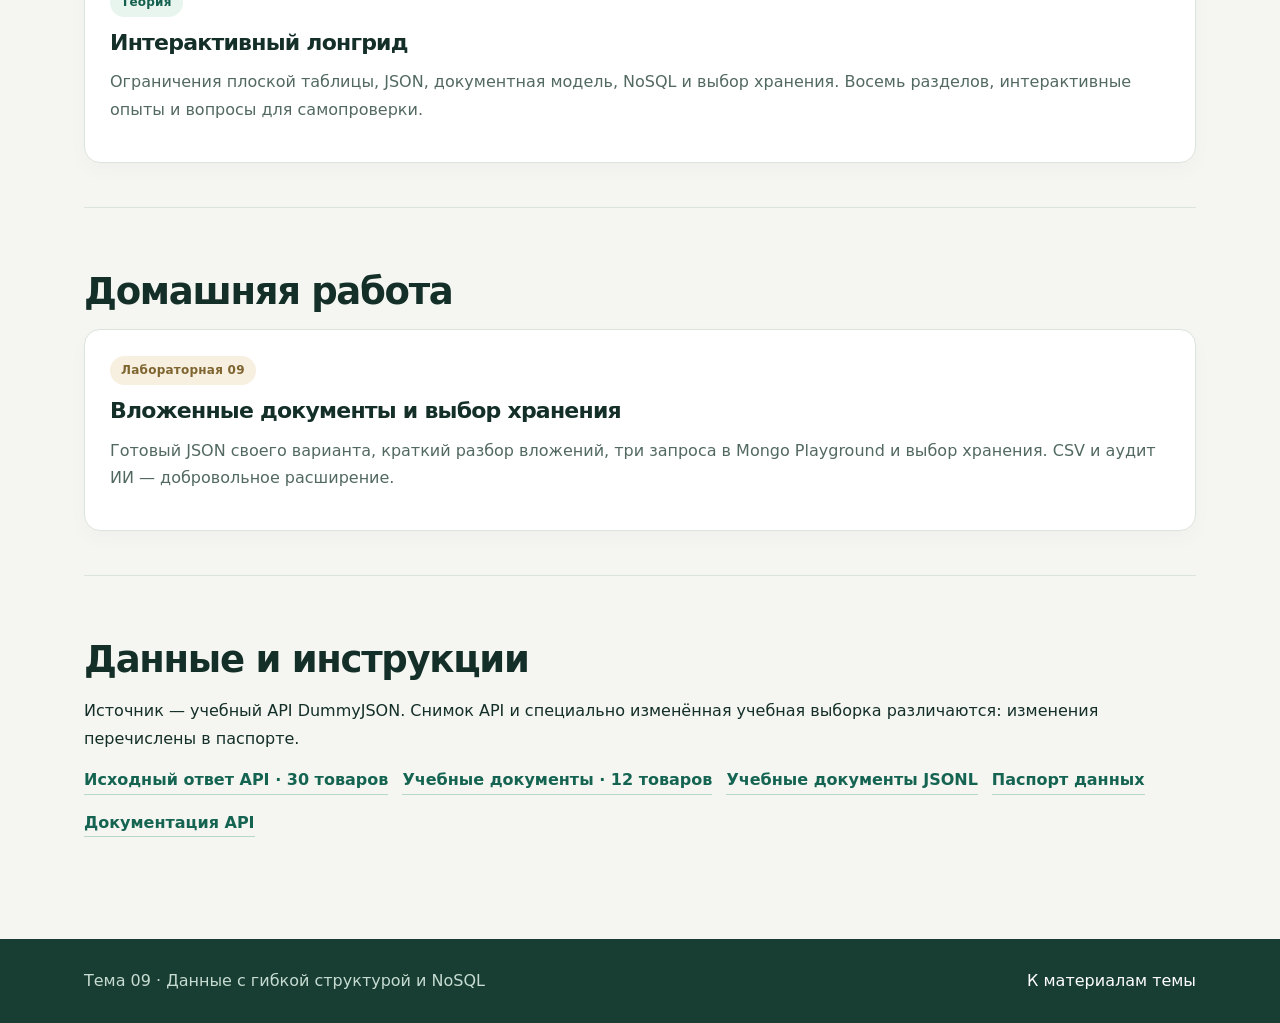
==== commit a7cee98d: "Облегчена лабораторная темы 9 и добавлены уровни практики" ====
--- a/index.html
+++ b/index.html
@@ -1,7 +1,7 @@
 <!doctype html><html lang="ru"><head><meta charset="utf-8"><meta name="viewport" content="width=device-width,initial-scale=1"><meta name="description" content="Тема 09: JSON, вложенные структуры и документные базы данных. Практика и лабораторная."><title>Данные с гибкой структурой и NoSQL · Тема 09</title><link rel="icon" href="data:,"><link rel="stylesheet" href="assets/site.css"><link rel="stylesheet" href="assets/topic09.css"></head><body><header class="top"><div class="top-inner"><a class="brand" href="index.html">Данные как основа ИИ · 09</a><nav class="subnav"><a href="#lecture">Лекция</a><a href="#practice">Практики</a><a href="#longread">Лонгрид</a><a href="#homework">Домашняя работа</a></nav></div></header><main class="wrap">
-<section class="hero"><div><div class="eyebrow">Бакалавриат · семестр 2 · тема 09</div><h1>Один товар.<br>Несколько уровней данных.</h1><p class="lede">Получите JSON из API, разберите вложенные объекты и массивы, соберите таблицы и выберите модель хранения под задачу.</p><div class="cta"><a class="btn" href="#lecture">Открыть лекцию</a><a class="btn alt" href="#practice">Перейти к практикам</a></div></div><div class="hero-panel"><small>От ответа сервиса к решению</small><div class="step">01 · API и полнота загрузки</div><div class="step">02 · Объекты, массивы и поля</div><div class="step">03 · Документы и таблицы</div><div class="step">04 · Запросы и проверка ИИ</div></div></section>
+<section class="hero"><div><div class="eyebrow">Бакалавриат · семестр 2 · тема 09</div><h1>Один товар.<br>Несколько уровней данных.</h1><p class="lede">Исследуйте вложенные объекты и массивы в карточках товаров и выберите модель хранения под чтение, обновления и рост данных. JSON и API из темы 2 — входные знания.</p><div class="cta"><a class="btn" href="#lecture">Открыть лекцию</a><a class="btn alt" href="#practice">Перейти к практикам</a></div></div><div class="hero-panel"><small>От ответа сервиса к решению</small><div class="step">01 · Вложенные объекты и массивы</div><div class="step">02 · Единица наблюдения и связи</div><div class="step">03 · Документы и таблицы</div><div class="step">04 · Выбор хранения под задачу</div></div></section>
 <section id="lecture" class="section"><div class="eyebrow">Лекция</div><h2>Лекционная презентация</h2><a class="card" href="09_ПРЕЗЕНТАЦИИ/Тема_09.html"><span class="tag">24 слайда</span><h3>Лекционная часть</h3><p>PDF и редактируемый PPTX с заметками докладчика. Примеры согласованы с практикой.</p></a></section>
-<section id="practice" class="section"><div class="eyebrow">Практика</div><h2>Два тренажёра</h2><div class="grid"><a class="card" href="04_ИНТЕРАКТИВЫ/Тренажер_09_JSON.html"><span class="tag">09·1 · без кода</span><h3>Разбери ответ API</h3><p>Пагинация, пути к полям, missing и null, раскрытие массива и проверка преобразования ИИ. Скачайте две связанные таблицы или загрузите свой вариант.</p></a><a class="card" href="04_ИНТЕРАКТИВЫ/Тренажер_09_документы.html"><span class="tag">09·2 · конструктор и код</span><h3>Задай вопрос документам</h3><p>Фильтрация, вложенные поля, $elemMatch, группировка и $unwind. Сравните модели хранения для карточки товара и отчёта.</p></a></div></section>
+<section id="practice" class="section"><div class="eyebrow">Практика</div><h2>Два тренажёра</h2><div class="grid"><a class="card" href="04_ИНТЕРАКТИВЫ/Тренажер_09_JSON.html"><span class="tag">09·1 · без кода</span><h3>Разбери вложенный документ</h3><p>Три уровня: вложенные поля и раскрытие массива → связанные таблицы → проверка вывода ИИ. API — отдельное повторение темы 2.</p></a><a class="card" href="04_ИНТЕРАКТИВЫ/Тренажер_09_документы.html"><span class="tag">09·2 · конструктор и код</span><h3>Задай вопрос документам</h3><p>Три уровня: фильтры и выбор хранения → $elemMatch и группировка → $unwind и аудит запроса ИИ.</p></a></div></section>
 <section id="longread" class="section"><div class="eyebrow">Самостоятельное изучение</div><h2>Лонгрид</h2><a class="card" href="read/09.html"><span class="tag">Теория</span><h3>Интерактивный лонгрид</h3><p>Ограничения плоской таблицы, JSON, документная модель, NoSQL и выбор хранения. Восемь разделов, интерактивные опыты и вопросы для самопроверки.</p></a></section>
-<section id="homework" class="section"><h2>Домашняя работа</h2><a class="card" href="03_ЛАБОРАТОРНЫЕ/ЛР_09.html"><span class="tag alt">Лабораторная 09</span><h3>От API до документной базы</h3><p>Ваш вариант каталога, настоящие MongoDB-запросы в Mongo Playground, таблицы products и reviews, проверка результатов и решение о способе хранения.</p></a></section>
+<section id="homework" class="section"><h2>Домашняя работа</h2><a class="card" href="03_ЛАБОРАТОРНЫЕ/ЛР_09.html"><span class="tag alt">Лабораторная 09</span><h3>Вложенные документы и выбор хранения</h3><p>Готовый JSON своего варианта, краткий разбор вложений, три запроса в Mongo Playground и выбор хранения. CSV и аудит ИИ — добровольное расширение.</p></a></section>
 <section class="section"><h2>Данные и инструкции</h2><p>Источник — учебный API DummyJSON. Снимок API и специально изменённая учебная выборка различаются: изменения перечислены в паспорте.</p><div class="filelinks"><a href="05_ДАННЫЕ_СТУДЕНТАМ/api_response.json" download>Исходный ответ API · 30 товаров</a><a href="05_ДАННЫЕ_СТУДЕНТАМ/products_training.json" download>Учебные документы · 12 товаров</a><a href="05_ДАННЫЕ_СТУДЕНТАМ/products_training.jsonl" download>Учебные документы JSONL</a><a href="05_ДАННЫЕ_СТУДЕНТАМ/Паспорт_данных.md">Паспорт данных</a><a href="https://dummyjson.com/docs/products" target="_blank" rel="noopener">Документация API</a></div></section></main><footer class="footer"><div class="wrap">Тема 09 · Данные с гибкой структурой и NoSQL <a href="index.html">К материалам темы</a></div></footer></body></html>
--- a/assets/topic09.css
+++ b/assets/topic09.css
@@ -271,3 +271,5 @@
     transition: none !important
   }
 }
+
+pre mark{background:#ffe28a;color:#112e24;border-radius:3px;padding:1px 0} #api-json,#document{scroll-behavior:smooth}
